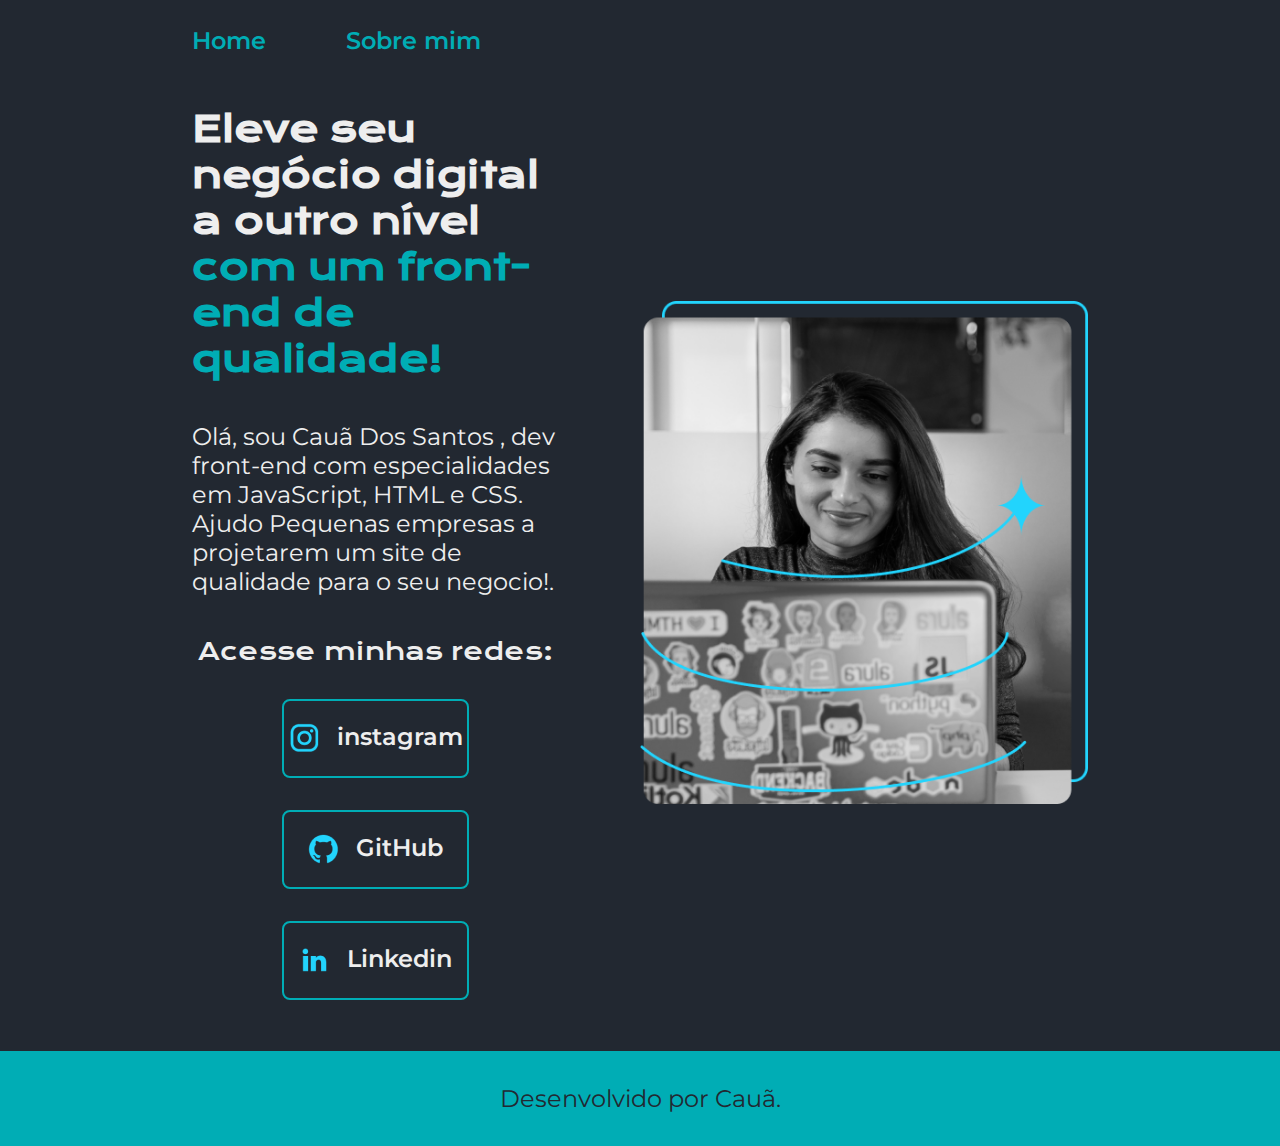
==== index.html @ df5778a8 "Add files via upload" ====
<!DOCTYPE html>
<html lang="pt-BR">
<head>
    <meta charset="UTF-8">
    <meta name="viewport" content="width=device-width, initial-scale=1.0">
    <title>Portfolio</title>
    <link rel="stylesheet" href="CSS/style.css">
</head>
<body>
    <header class="cabeçalho">
        <!-- onde acontece a navegação do site -->
        <nav class="cabeçalho-menu"> 
            <a class="cabeçalho-menu-link" href="index.html">Home</a>
            <a class="cabeçalho-menu-link" href="about.html">Sobre mim</a>


        </nav>
    </header>
    <main class="apresentacao">
        <section class="apresentacao-conteudo">
            <h1 class="apresentacao-conteudo-titulo">Eleve seu negócio digital a outro nível<strong class="titulo-destaque"> com um front-end de qualidade!</strong></H1>
            <p class="apresentacao-conteudo-paragrafo"> Olá, sou <span class="nome">Cauã Dos Santos</span> , dev front-end com especialidades em <span class="js">JavaScript</span>, 
                <span class="html">HTML</span> e <span class="nome">CSS</span>. Ajudo Pequenas empresas
                a projetarem um site de qualidade para o seu negocio!.</p>
            <div class="apresentacao-links">
                <h2 class="apresentacao-links-titulo">Acesse minhas redes:</h2>
                <a class="apresentacao-links-botao" href="https://www.instagram.com/cauagsz/">
                    <img src="imagem/instagram.png">
                    instagram</a>
                <a class="apresentacao-links-botao" href="https://github.com/caua-santos-souza">
                    <img src="imagem/github.png">
                    GitHub</a>
                    <a class="apresentacao-links-botao" href="https://www.linkedin.com/in/cauã-dos-santos-souza-2457b9268">
                        <img src="imagem/linkedin.png">
                        Linkedin</a>
            </div>
        </section>
        <img class="apresentacao-imagem" src="imagem/Imagem.png" alt="Foto dev codando">
       

    </main>
    <footer class="rodape">
        <p>Desenvolvido por Cauã.</p>
    </footer>
</body>
</html>
---- CSS/style.css ----
@import url('https://fonts.googleapis.com/css2?family=Krona+One&family=Montserrat:ital,wght@0,100..900;1,100..900&display=swap');

:root{
    --cor-primaria: #222831;
    --cor-secundaria:#EEEEEE;
    --cor-terciaria:#00ADB5;
    --cor-hover:#393E46;
}





*{
    margin: 0; /*reseta o css */
    padding: 0;

}


body{
    /* height: 100vh; */
    box-sizing: border-box; /* faz com que o filho sempre esteja dentro das limitações do pai */
    background-color:var(--cor-primaria); /*muda a cor do background */
    color: var(--cor-secundaria);
}

.cabeçalho {
    padding: 2% 0% 0% 15%; /* quando temos 4 valores: 1:superior 2:direito 3:inferior 4:esquerdo */
}

.cabeçalho-menu{
    display: flex;
    gap: 80px;
    
}

.cabeçalho-menu-link {
    font-family: "Montserrat", sans-serif; 
    font-size: 1.5rem; /* valor original 24px */
    font-weight: 600;
    color: var(--cor-terciaria);
    text-decoration: none; /* tira a decoração do texto */
}

.apresentacao{
    /* margin: 7% 13%; */
    padding: 4% 15%;
    display: flex; /* coloca os elementos filhos na msm linha */
    align-items: center; /* alinha os itens no propio alinhamento deles */
    justify-content: space-between;
    gap: 82px;

}

.apresentacao-conteudo{
    width: 50%;
    display: flex;
    flex-direction: column;
    gap: 40px; /*espaçamento entre os filhos */
}

.apresentacao-conteudo-titulo{
    font-size: 2.25rem;  /* 1 rem equivale a 16px/ valor original:36px */
    font-family: "Krona One", sans-serif; 
}

.titulo-destaque{
    color:var(--cor-terciaria);
}

.apresentacao-conteudo-paragrafo{
    font-size: 1.5rem; /* valor original 24px */
    font-family: "Montserrat", sans-serif;
}

.apresentacao-links{
    display: flex; /* por padrão fica em linha */
    flex-direction: column; /* deixa na coluna */
    justify-content: space-between;
    align-items: center;
    gap: 32px;
}

.apresentacao-links-titulo {
    font-family: "Krona One", sans-serif; 
    font-weight: 400; /*força da fonte */
    font-size: 1.5rem; /* tamanho da fonte, valor original 24px */
}
    


.apresentacao-links-botao{
    /* background-color: #22d4fd;   comentado com o atalho ctrl + k + c */ 
    display: flex; /* por padrão fica em linha */
    justify-content: center;
    gap: 16px;
    width: 50%;
    text-align: center;
    border-radius: 8px; /* define o raio da borda (deixa circular) */
    font-size: 1.5rem; /* valor original 24px */
    padding: 21.5px 0px;
    text-decoration: none;
    color: var(--cor-secundaria);
    font-family: "Montserrat", sans-serif;
    font-optical-sizing: auto;
    font-style: normal;
    font-weight: 600;
    border: 2px solid var(--cor-terciaria); /*define a borda, se é solida ou trasejada e a cor */
    
    
}

.apresentacao-links-link:hover{
    background-color: var(--cor-hover);
}

.nome:hover{
    color: aqua;

}

.js:hover{
    color: yellow;
}   
.html:hover{
    color: #ec6261;
}

.apresentacao-imagem{
    width: 50%;
    
}

.rodape{

    /*não se deve usar margin, pois ficaria da borda pra fora */
    padding: 33px;
    color: var(--cor-primaria);
    background-color: var(--cor-terciaria);
    text-align: center; /* alinha o texto */
    font-family: "Montserrat", sans-serif;
    font-size: 1.5rem; /* valor original 24px */
    font-weight: 400;
}

@media (max-width: 1200px) { /*se for maior que entra no {}... usado para responsividade */

    .cabeçalho{
        padding: 10%;
    }

    .cabeçalho-menu{
        justify-content: center;
    }

    .apresentacao{
        flex-direction: column-reverse; /*reverse pq passa a imagem para cima */
        padding: 5%;
    }
    
    .apresentacao-conteudo{
        width: auto; /* ou 100%, é a msm coisa ja que estariamos mandando o filho ocupar 100% do pai */
    }
}
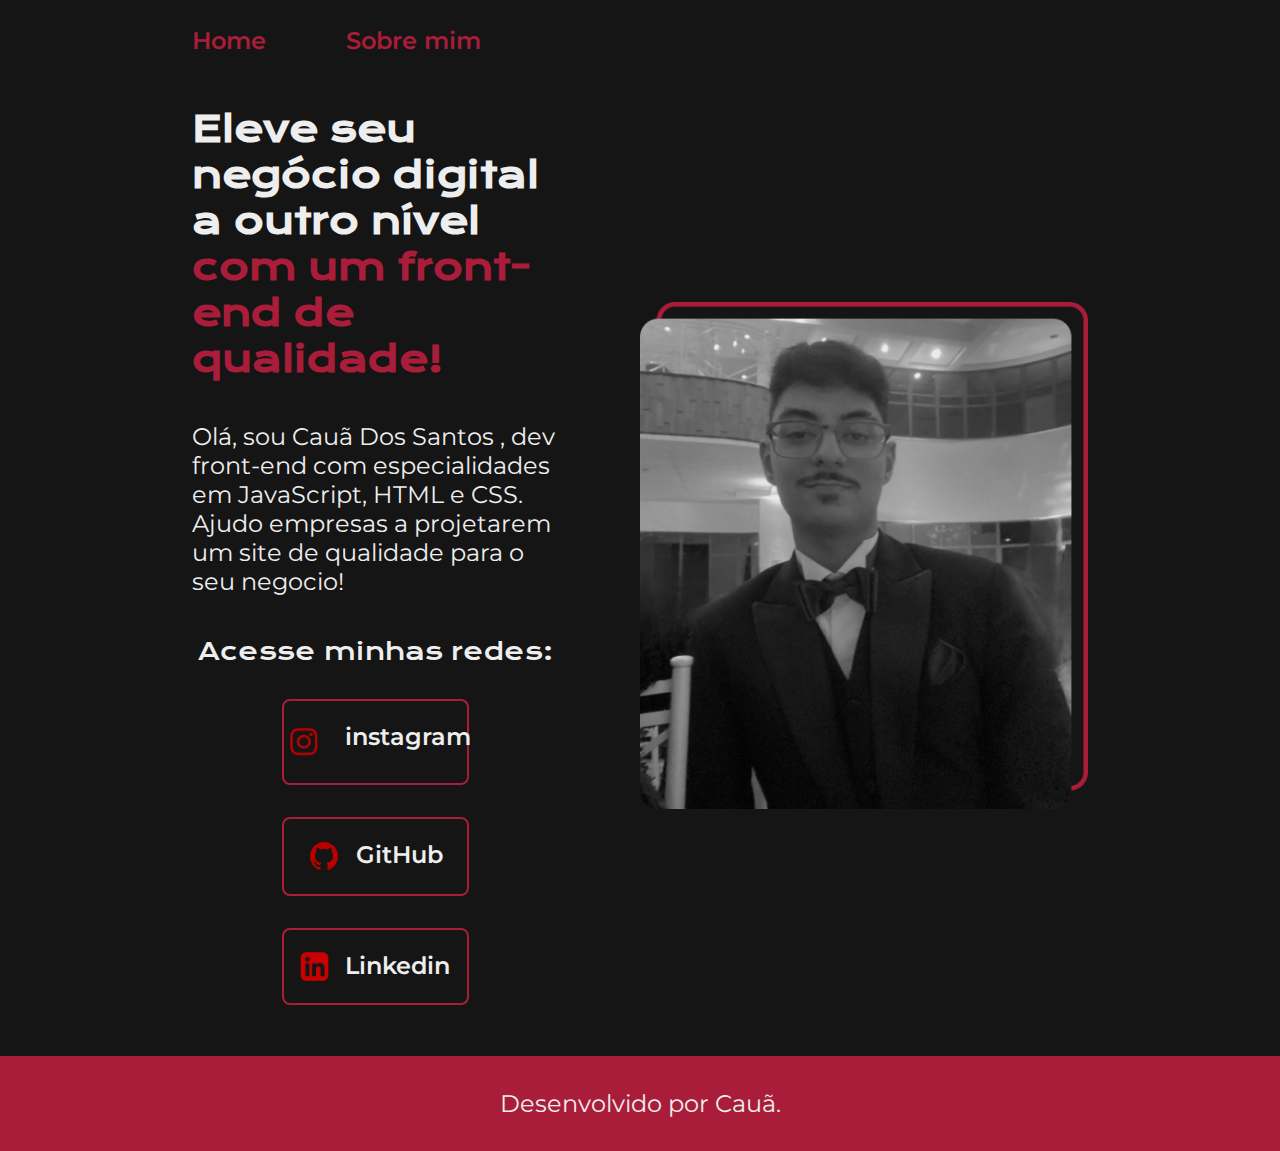
==== commit 2a00bdf4: "Update index.html" ====
--- a/index.html
+++ b/index.html
@@ -20,18 +20,18 @@
         <section class="apresentacao-conteudo">
             <h1 class="apresentacao-conteudo-titulo">Eleve seu negócio digital a outro nível<strong class="titulo-destaque"> com um front-end de qualidade!</strong></H1>
             <p class="apresentacao-conteudo-paragrafo"> Olá, sou <span class="nome">Cauã Dos Santos</span> , dev front-end com especialidades em <span class="js">JavaScript</span>, 
-                <span class="html">HTML</span> e <span class="nome">CSS</span>. Ajudo Pequenas empresas
-                a projetarem um site de qualidade para o seu negocio!.</p>
+                <span class="html">HTML</span> e <span class="nome">CSS</span>. Ajudo empresas
+                a projetarem um site de qualidade para o seu negocio!</p>
             <div class="apresentacao-links">
                 <h2 class="apresentacao-links-titulo">Acesse minhas redes:</h2>
                 <a class="apresentacao-links-botao" href="https://www.instagram.com/cauagsz/">
-                    <img src="imagem/instagram.png">
+                    <img class="insta" src="imagem/insta.png">
                     instagram</a>
                 <a class="apresentacao-links-botao" href="https://github.com/caua-santos-souza">
-                    <img src="imagem/github.png">
+                    <img class="git3" src="imagem/git3.png">
                     GitHub</a>
                     <a class="apresentacao-links-botao" href="https://www.linkedin.com/in/cauã-dos-santos-souza-2457b9268">
-                        <img src="imagem/linkedin.png">
+                        <img class="linkedin" src="imagem/linkedin.png">
                         Linkedin</a>
             </div>
         </section>
@@ -43,4 +43,4 @@
         <p>Desenvolvido por Cauã.</p>
     </footer>
 </body>
-</html>+</html>
--- a/CSS/style.css
+++ b/CSS/style.css
@@ -1,10 +1,16 @@
 @import url('https://fonts.googleapis.com/css2?family=Krona+One&family=Montserrat:ital,wght@0,100..900;1,100..900&display=swap');
 
 :root{
-    --cor-primaria: #222831;
+  /*  --cor-primaria: #7469B6;
+    --cor-secundaria:#FFE6E6;
+    --cor-terciaria:#E1AFD1;
+    --cor-hover:#AD88C6; */
+
+
+    --cor-primaria: #151515;
     --cor-secundaria:#EEEEEE;
-    --cor-terciaria:#00ADB5;
-    --cor-hover:#393E46;
+    --cor-terciaria:#A91D3A;
+    --cor-hover:#C73659;
 }
 
 
@@ -72,6 +78,7 @@
 .apresentacao-conteudo-paragrafo{
     font-size: 1.5rem; /* valor original 24px */
     font-family: "Montserrat", sans-serif;
+    
 }
 
 .apresentacao-links{
@@ -111,7 +118,19 @@
     
 }
 
-.apresentacao-links-link:hover{
+.git3{
+    width: 2rem;
+}
+
+.insta{
+    width: 3.15rem;
+}
+
+.linkedin{
+    width: 1.8rem;
+}
+
+.apresentacao-links-botao:hover{
     background-color: var(--cor-hover);
 }
 
@@ -136,7 +155,7 @@
 
     /*não se deve usar margin, pois ficaria da borda pra fora */
     padding: 33px;
-    color: var(--cor-primaria);
+    color: var(--cor-secundaria);
     background-color: var(--cor-terciaria);
     text-align: center; /* alinha o texto */
     font-family: "Montserrat", sans-serif;
@@ -162,4 +181,50 @@
     .apresentacao-conteudo{
         width: auto; /* ou 100%, é a msm coisa ja que estariamos mandando o filho ocupar 100% do pai */
     }
-}   +}   
+
+
+@media (max-width: 395px) {
+    .cabeçalho {
+        padding: 10% 0.5% 10% 0.1%;
+    }
+
+    .cabeçalho-menu {
+        justify-content: center;
+    }
+
+    .apresentacao {
+        flex-direction: column-reverse;
+        padding: 5%;
+    }
+
+    .apresentacao-conteudo {
+        width: auto; /* ou 100%, é a mesma coisa já que estaríamos mandando o filho ocupar 100% do pai */
+    }
+
+    .apresentacao-conteudo-titulo{
+        font-size: 1.5rem;
+        
+    }
+
+    .apresentacao-conteudo-paragrafo{
+        font-size: 1rem;
+    }
+
+    .apresentacao-imagem {
+        width: 50%;
+    }
+
+    .apresentacao-links-titulo{
+        font-size: 1.15rem;
+    }
+
+    .apresentacao-links-botao {
+        width: 65%;
+    }
+
+    .rodape{
+        padding: 10px;
+        font-size: 1.3rem;   
+    }
+}
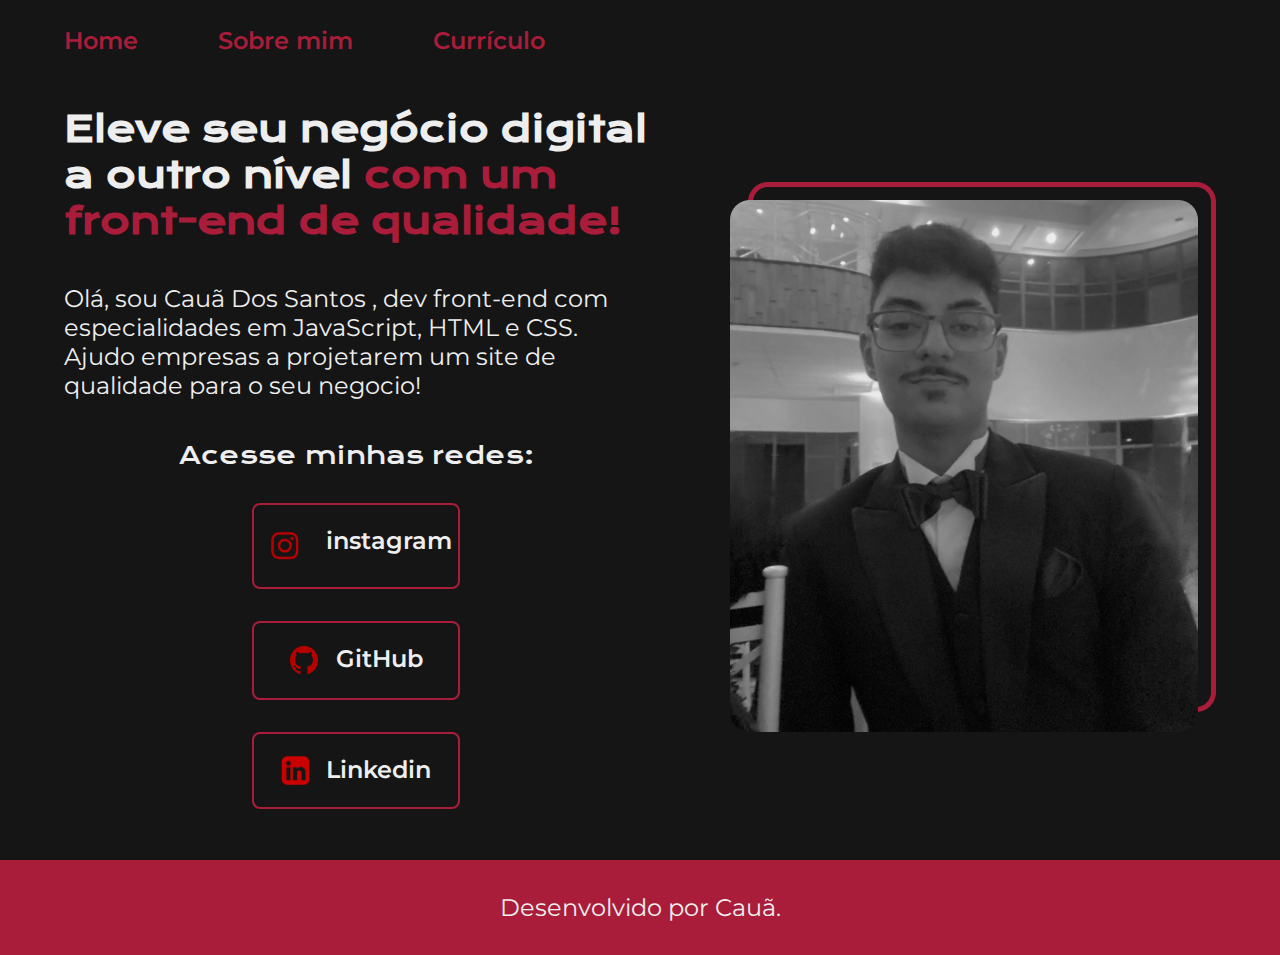
==== commit fbc371d2: "Update index.html" ====
--- a/index.html
+++ b/index.html
@@ -12,6 +12,7 @@
         <nav class="cabeçalho-menu"> 
             <a class="cabeçalho-menu-link" href="index.html">Home</a>
             <a class="cabeçalho-menu-link" href="about.html">Sobre mim</a>
+            <a class="cabeçalho-menu-link" href="resume.html">Currículo</a>
 
 
         </nav>
--- a/CSS/style.css
+++ b/CSS/style.css
@@ -4,13 +4,13 @@
   /*  --cor-primaria: #7469B6;
     --cor-secundaria:#FFE6E6;
     --cor-terciaria:#E1AFD1;
-    --cor-hover:#AD88C6; */
+    --cor-hover:#282323; */
 
 
     --cor-primaria: #151515;
     --cor-secundaria:#EEEEEE;
     --cor-terciaria:#A91D3A;
-    --cor-hover:#C73659;
+    --cor-hover:#282323;
 }
 
 
@@ -135,7 +135,7 @@
 }
 
 .nome:hover{
-    color: aqua;
+    color: #A91D3A;
 
 }
 
@@ -163,6 +163,26 @@
     font-weight: 400;
 }
 
+@media (max-width: 1440px) { /*se for maior que entra no {}... usado para responsividade */
+    
+    .cabeçalho {
+        padding: 2% 0% 0% 5%; /* quando temos 4 valores: 1:superior 2:direito 3:inferior 4:esquerdo */
+    }
+
+    .apresentacao{
+        
+        padding: 4% 5%;
+    }
+    .apresentacao-conteudo{
+        width: auto; /* ou 100%, é a msm coisa ja que estariamos mandando o filho ocupar 100% do pai */
+    }
+
+    .apresentacao-links-botao {
+        width: 35%;
+    }
+
+}     
+
 @media (max-width: 1200px) { /*se for maior que entra no {}... usado para responsividade */
 
     .cabeçalho{
@@ -184,7 +204,7 @@
 }   
 
 
-@media (max-width: 395px) {
+@media (max-width: 450px) {
     .cabeçalho {
         padding: 10% 0.5% 10% 0.1%;
     }
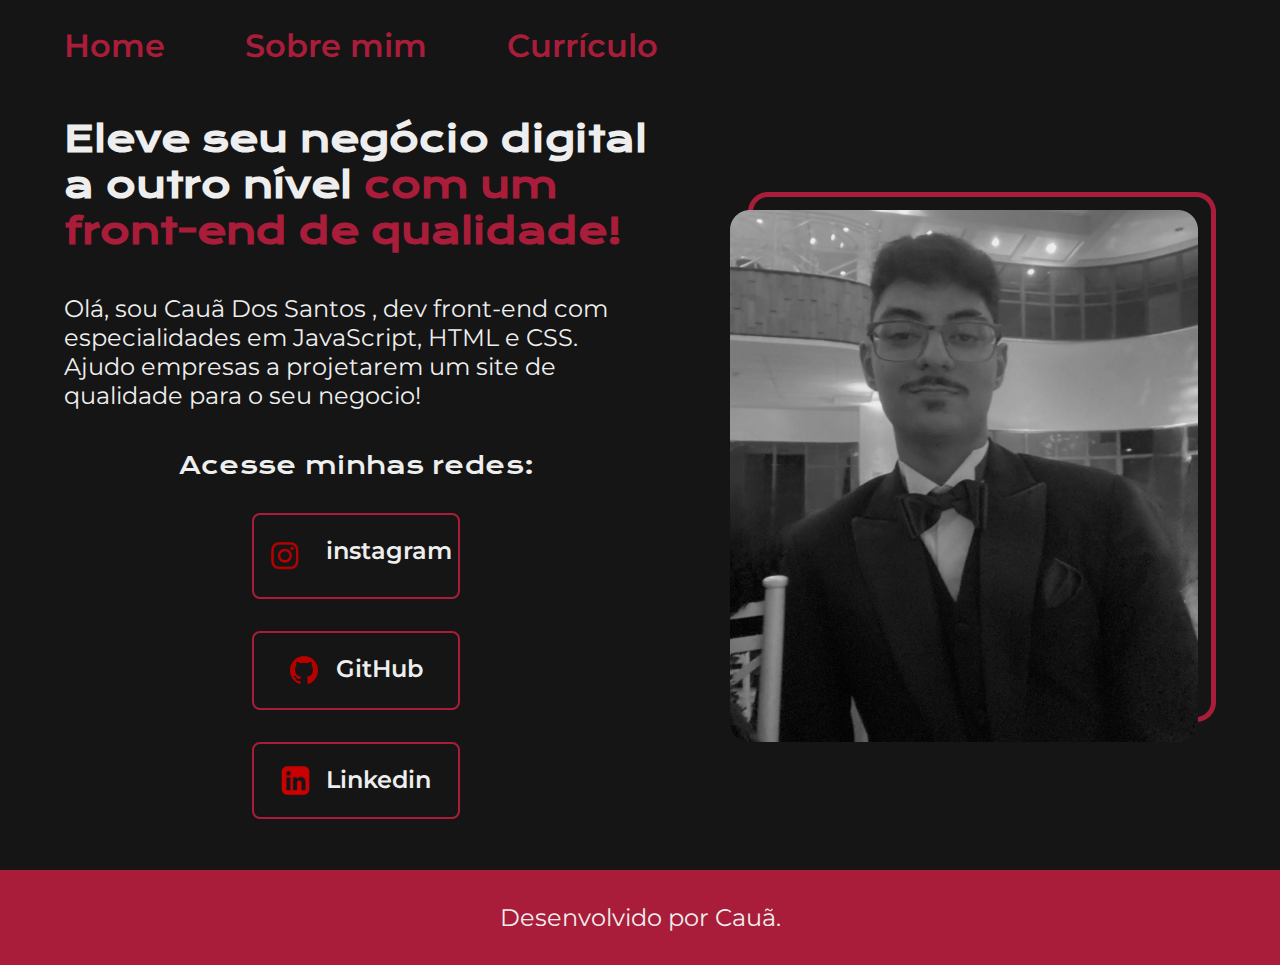
==== commit 26e68cd5: "Update index.html" ====
--- a/index.html
+++ b/index.html
@@ -21,7 +21,7 @@
         <section class="apresentacao-conteudo">
             <h1 class="apresentacao-conteudo-titulo">Eleve seu negócio digital a outro nível<strong class="titulo-destaque"> com um front-end de qualidade!</strong></H1>
             <p class="apresentacao-conteudo-paragrafo"> Olá, sou <span class="nome">Cauã Dos Santos</span> , dev front-end com especialidades em <span class="js">JavaScript</span>, 
-                <span class="html">HTML</span> e <span class="nome">CSS</span>. Ajudo empresas
+                <span class="html">HTML</span> e <span class="CSS">CSS</span>. Ajudo empresas
                 a projetarem um site de qualidade para o seu negocio!</p>
             <div class="apresentacao-links">
                 <h2 class="apresentacao-links-titulo">Acesse minhas redes:</h2>
--- a/CSS/style.css
+++ b/CSS/style.css
@@ -43,7 +43,7 @@
 
 .cabeçalho-menu-link {
     font-family: "Montserrat", sans-serif; 
-    font-size: 1.5rem; /* valor original 24px */
+    font-size: 2rem; /* valor original 24px */
     font-weight: 600;
     color: var(--cor-terciaria);
     text-decoration: none; /* tira a decoração do texto */
@@ -135,8 +135,13 @@
 }
 
 .nome:hover{
-    color: #A91D3A;
-
+    color: var(--cor-terciaria);
+    
+
+}
+
+.CSS:hover{
+    color: aqua;
 }
 
 .js:hover{
@@ -151,6 +156,18 @@
     
 }
 
+.apresentacao-conteudo-titulo-resume{
+    font-size: 1.5rem;  /* 1 rem equivale a 16px/ valor original:36px */
+    font-family: "Krona One", sans-serif; 
+    color: var(--cor-secundaria);
+}
+
+.apresentacao-conteudo-paragrafo-resume{
+    font-size: 1rem; /* valor original 24px */
+    font-family: "Montserrat", sans-serif;
+    color: var(--cor-terciaria);
+}
+
 .rodape{
 
     /*não se deve usar margin, pois ficaria da borda pra fora */
@@ -162,6 +179,9 @@
     font-size: 1.5rem; /* valor original 24px */
     font-weight: 400;
 }
+
+
+
 
 @media (max-width: 1440px) { /*se for maior que entra no {}... usado para responsividade */
     
@@ -191,6 +211,14 @@
 
     .cabeçalho-menu{
         justify-content: center;
+        gap: 120px;
+    }
+
+    .cabeçalho-menu-link {
+        font-size: 1.25rem; /* valor original 24px */
+        font-weight: 600;
+       
+
     }
 
     .apresentacao{
@@ -201,16 +229,23 @@
     .apresentacao-conteudo{
         width: auto; /* ou 100%, é a msm coisa ja que estariamos mandando o filho ocupar 100% do pai */
     }
+
+    .apresentacao-links-botao {
+        width: 30%;
+    }
 }   
 
 
-@media (max-width: 450px) {
+@media (max-width: 500px) {
     .cabeçalho {
         padding: 10% 0.5% 10% 0.1%;
+        
     }
 
     .cabeçalho-menu {
         justify-content: center;
+        gap: 20px;
+
     }
 
     .apresentacao {
@@ -248,3 +283,4 @@
         font-size: 1.3rem;   
     }
 }
+
